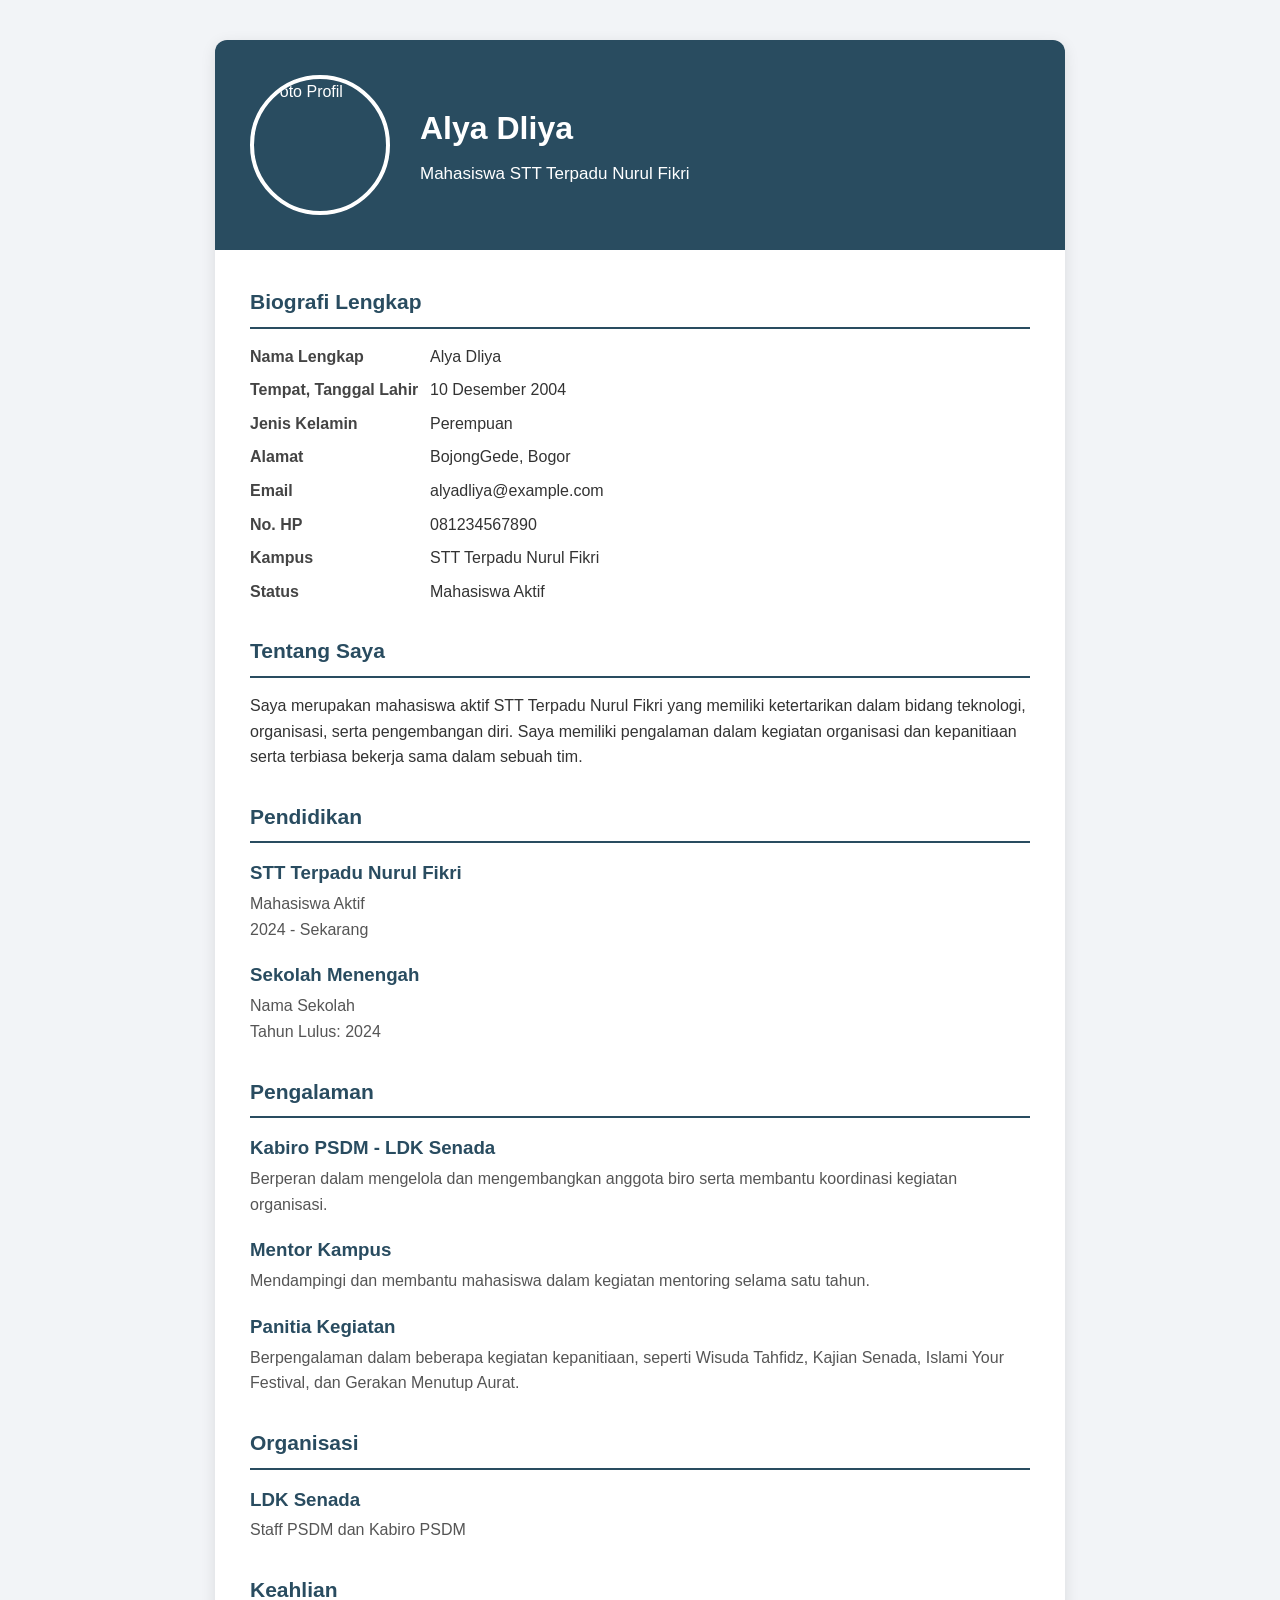
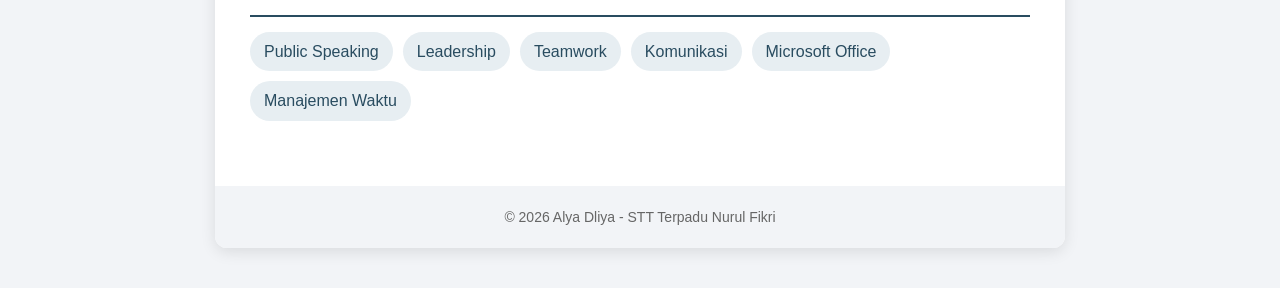
==== index.html @ 334a5414 "Add files via upload" ====
<!DOCTYPE html>
<html lang="id">
<head>
    <meta charset="UTF-8">
    <meta name="viewport" content="width=device-width, initial-scale=1.0">
    <title>CV - Zahra</title>

    <style>
        * {
            box-sizing: border-box;
            margin: 0;
            padding: 0;
        }

        body {
            font-family: Arial, sans-serif;
            background-color: #f2f4f7;
            color: #333;
            line-height: 1.6;
        }

        .container {
            width: 850px;
            max-width: 95%;
            margin: 40px auto;
            background-color: white;
            box-shadow: 0 4px 15px rgba(0,0,0,0.1);
            border-radius: 12px;
            overflow: hidden;
        }

        /* Bagian Header */
        .header {
            background-color: #294c60;
            color: white;
            padding: 35px;
            display: flex;
            align-items: center;
            gap: 30px;
        }

        .foto {
            width: 140px;
            height: 140px;
            border-radius: 50%;
            object-fit: cover;
            border: 4px solid white;
        }

        .header h1 {
            font-size: 32px;
            margin-bottom: 5px;
        }

        .header p {
            font-size: 17px;
        }

        /* Isi */
        .content {
            padding: 35px;
        }

        .section {
            margin-bottom: 30px;
        }

        .section h2 {
            color: #294c60;
            border-bottom: 2px solid #294c60;
            padding-bottom: 8px;
            margin-bottom: 15px;
            font-size: 21px;
        }

        /* Biodata */
        .biodata {
            display: grid;
            grid-template-columns: 180px 1fr;
            row-gap: 8px;
        }

        .biodata strong {
            color: #444;
        }

        /* Pendidikan & pengalaman */
        .item {
            margin-bottom: 18px;
        }

        .item h3 {
            color: #294c60;
            margin-bottom: 3px;
        }

        .item p {
            color: #555;
        }

        /* Skill */
        .skills {
            display: flex;
            flex-wrap: wrap;
            gap: 10px;
        }

        .skill {
            background-color: #e7eef2;
            color: #294c60;
            padding: 7px 14px;
            border-radius: 20px;
        }

        /* Footer */
        .footer {
            text-align: center;
            padding: 20px;
            background-color: #f2f4f7;
            color: #666;
            font-size: 14px;
        }

        @media (max-width: 600px) {
            .header {
                flex-direction: column;
                text-align: center;
            }

            .biodata {
                grid-template-columns: 1fr;
            }

            .container {
                margin: 20px auto;
            }
        }
    </style>
</head>

<body>

    <div class="container">

        <!-- HEADER -->
        <div class="header">

            <!-- Foto dari internet -->
            <img 
                src="https://images.unsplash.com/photo-1494790108377-be9c29b29330?w=300"
                alt="Foto Profil"
                class="foto"
            >

            <div>
                <h1>Alya Dliya</h1>
                <p>Mahasiswa STT Terpadu Nurul Fikri</p>
            </div>

        </div>


        <div class="content">

            <!-- BIODATA -->
            <div class="section">
                <h2>Biografi Lengkap</h2>

                <div class="biodata">

                    <strong>Nama Lengkap</strong>
                    <span>Alya Dliya</span>

                    <strong>Tempat, Tanggal Lahir</strong>
                    <span>10 Desember 2004</span>

                    <strong>Jenis Kelamin</strong>
                    <span>Perempuan</span>

                    <strong>Alamat</strong>
                    <span>BojongGede, Bogor</span>

                    <strong>Email</strong>
                    <span>alyadliya@example.com</span>

                    <strong>No. HP</strong>
                    <span>081234567890</span>

                    <strong>Kampus</strong>
                    <span>STT Terpadu Nurul Fikri</span>

                    <strong>Status</strong>
                    <span>Mahasiswa Aktif</span>

                </div>
            </div>


            <!-- TENTANG SAYA -->
            <div class="section">
                <h2>Tentang Saya</h2>

                <p>
                    Saya merupakan mahasiswa aktif STT Terpadu Nurul Fikri
                    yang memiliki ketertarikan dalam bidang teknologi,
                    organisasi, serta pengembangan diri. Saya memiliki
                    pengalaman dalam kegiatan organisasi dan kepanitiaan
                    serta terbiasa bekerja sama dalam sebuah tim.
                </p>
            </div>


            <!-- PENDIDIKAN -->
            <div class="section">
                <h2>Pendidikan</h2>

                <div class="item">
                    <h3>STT Terpadu Nurul Fikri</h3>
                    <p>Mahasiswa Aktif</p>
                    <p>2024 - Sekarang</p>
                </div>

                <div class="item">
                    <h3>Sekolah Menengah</h3>
                    <p>Nama Sekolah</p>
                    <p>Tahun Lulus: 2024</p>
                </div>
            </div>


            <!-- PENGALAMAN -->
            <div class="section">
                <h2>Pengalaman</h2>

                <div class="item">
                    <h3>Kabiro PSDM - LDK Senada</h3>
                    <p>
                        Berperan dalam mengelola dan mengembangkan anggota
                        biro serta membantu koordinasi kegiatan organisasi.
                    </p>
                </div>

                <div class="item">
                    <h3>Mentor Kampus</h3>
                    <p>
                        Mendampingi dan membantu mahasiswa dalam kegiatan
                        mentoring selama satu tahun.
                    </p>
                </div>

                <div class="item">
                    <h3>Panitia Kegiatan</h3>
                    <p>
                        Berpengalaman dalam beberapa kegiatan kepanitiaan,
                        seperti Wisuda Tahfidz, Kajian Senada, Islami Your
                        Festival, dan Gerakan Menutup Aurat.
                    </p>
                </div>

            </div>


            <!-- ORGANISASI -->
            <div class="section">
                <h2>Organisasi</h2>

                <div class="item">
                    <h3>LDK Senada</h3>
                    <p>
                        Staff PSDM dan Kabiro PSDM
                    </p>
                </div>

            </div>


            <!-- KEAHLIAN -->
            <div class="section">
                <h2>Keahlian</h2>

                <div class="skills">
                    <span class="skill">Public Speaking</span>
                    <span class="skill">Leadership</span>
                    <span class="skill">Teamwork</span>
                    <span class="skill">Komunikasi</span>
                    <span class="skill">Microsoft Office</span>
                    <span class="skill">Manajemen Waktu</span>
                </div>
            </div>

        </div>


        <!-- FOOTER -->
        <div class="footer">
            © 2026 Alya Dliya - STT Terpadu Nurul Fikri
        </div>

    </div>

</body>
</html>
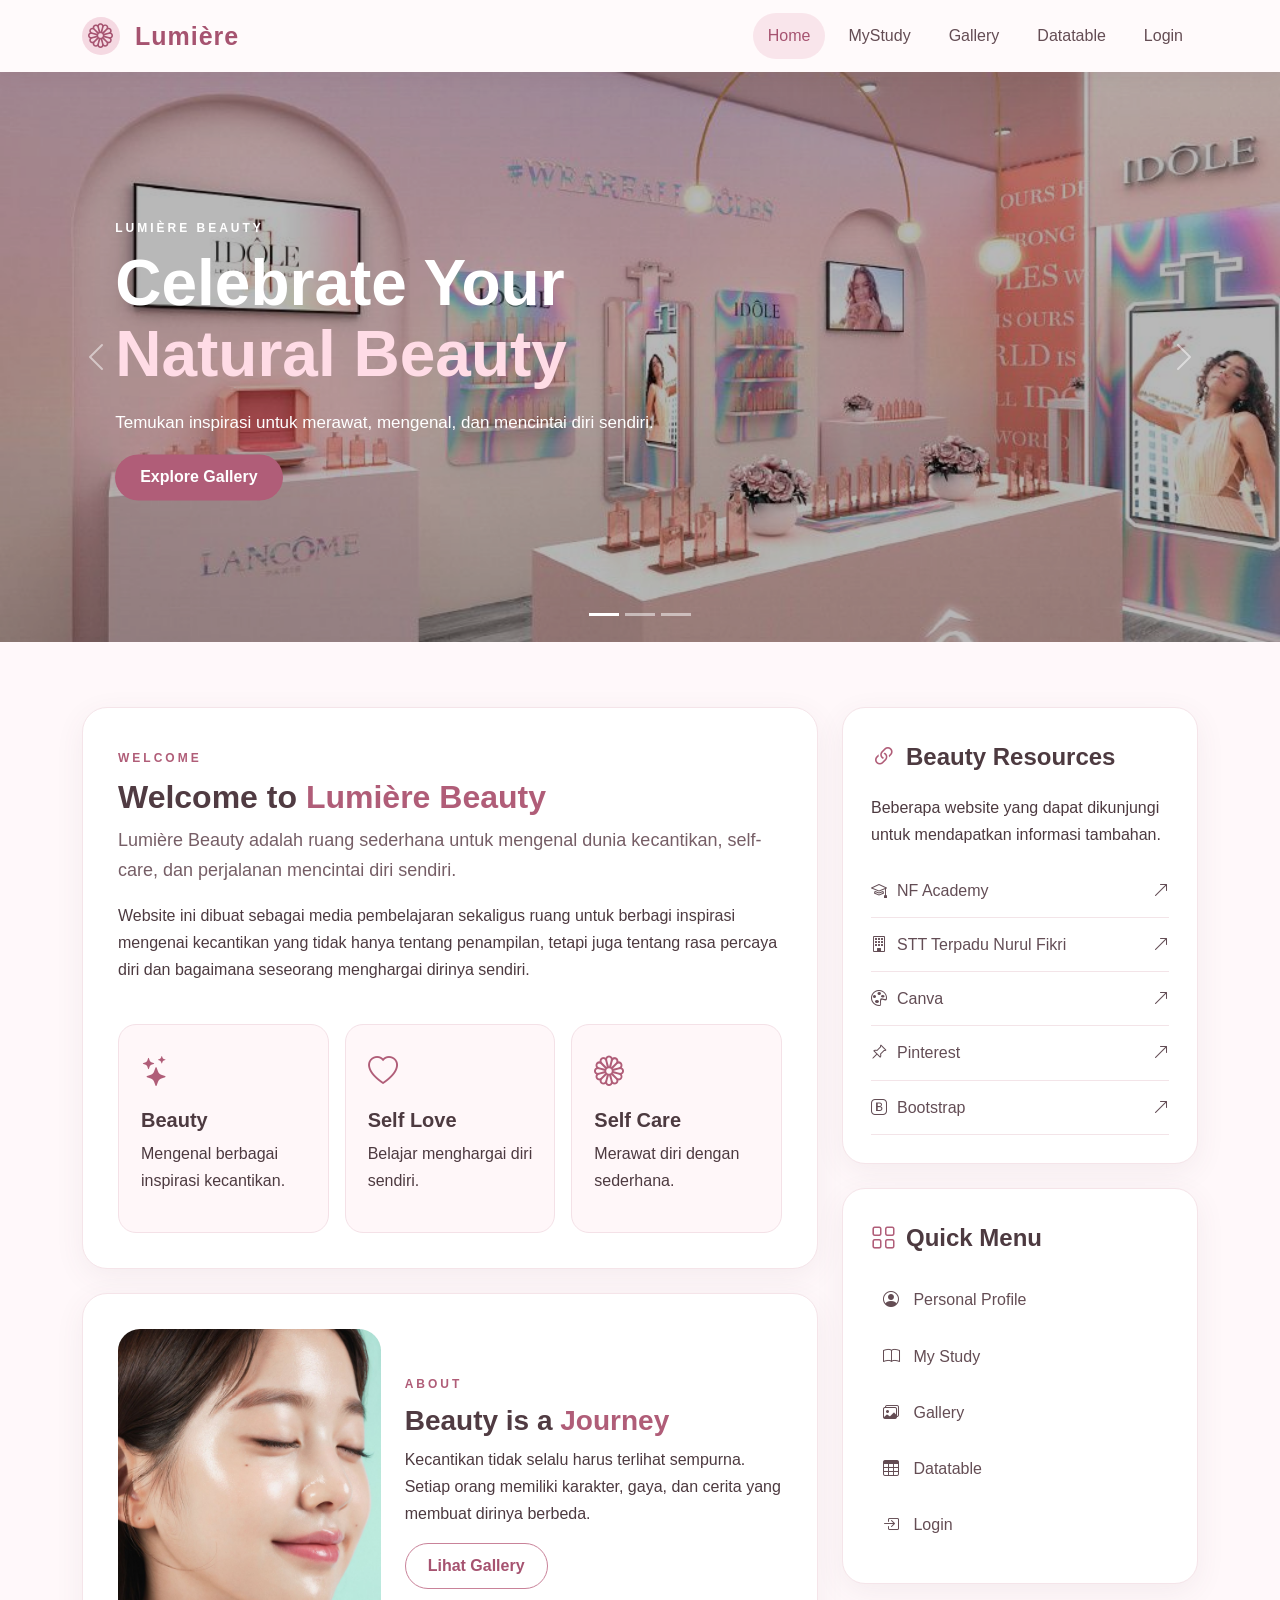
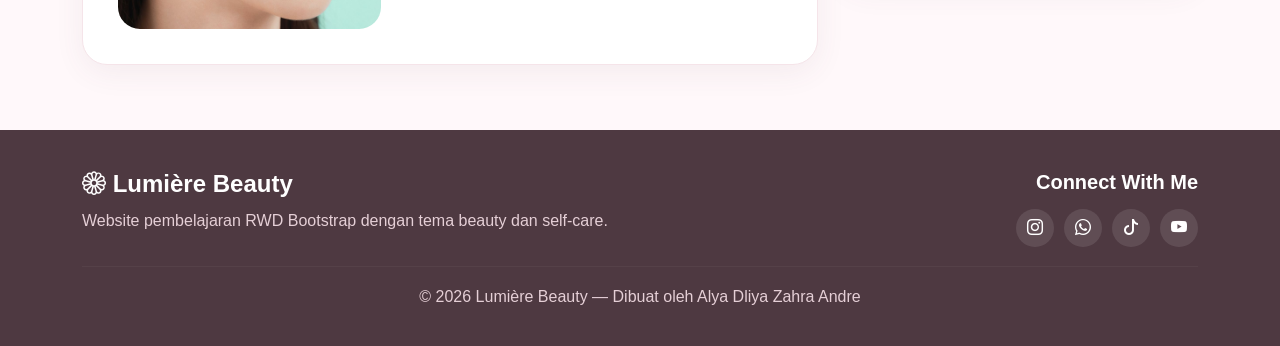
==== commit e97ad75b: "Add files via upload" ====
--- a/index.html
+++ b/index.html
@@ -3,300 +3,614 @@
 <head>
     <meta charset="UTF-8">
     <meta name="viewport" content="width=device-width, initial-scale=1.0">
-    <title>CV - Zahra</title>
-
-    <style>
-        * {
-            box-sizing: border-box;
-            margin: 0;
-            padding: 0;
-        }
-
-        body {
-            font-family: Arial, sans-serif;
-            background-color: #f2f4f7;
-            color: #333;
-            line-height: 1.6;
-        }
-
-        .container {
-            width: 850px;
-            max-width: 95%;
-            margin: 40px auto;
-            background-color: white;
-            box-shadow: 0 4px 15px rgba(0,0,0,0.1);
-            border-radius: 12px;
-            overflow: hidden;
-        }
-
-        /* Bagian Header */
-        .header {
-            background-color: #294c60;
-            color: white;
-            padding: 35px;
-            display: flex;
-            align-items: center;
-            gap: 30px;
-        }
-
-        .foto {
-            width: 140px;
-            height: 140px;
-            border-radius: 50%;
-            object-fit: cover;
-            border: 4px solid white;
-        }
-
-        .header h1 {
-            font-size: 32px;
-            margin-bottom: 5px;
-        }
-
-        .header p {
-            font-size: 17px;
-        }
-
-        /* Isi */
-        .content {
-            padding: 35px;
-        }
-
-        .section {
-            margin-bottom: 30px;
-        }
-
-        .section h2 {
-            color: #294c60;
-            border-bottom: 2px solid #294c60;
-            padding-bottom: 8px;
-            margin-bottom: 15px;
-            font-size: 21px;
-        }
-
-        /* Biodata */
-        .biodata {
-            display: grid;
-            grid-template-columns: 180px 1fr;
-            row-gap: 8px;
-        }
-
-        .biodata strong {
-            color: #444;
-        }
-
-        /* Pendidikan & pengalaman */
-        .item {
-            margin-bottom: 18px;
-        }
-
-        .item h3 {
-            color: #294c60;
-            margin-bottom: 3px;
-        }
-
-        .item p {
-            color: #555;
-        }
-
-        /* Skill */
-        .skills {
-            display: flex;
-            flex-wrap: wrap;
-            gap: 10px;
-        }
-
-        .skill {
-            background-color: #e7eef2;
-            color: #294c60;
-            padding: 7px 14px;
-            border-radius: 20px;
-        }
-
-        /* Footer */
-        .footer {
-            text-align: center;
-            padding: 20px;
-            background-color: #f2f4f7;
-            color: #666;
-            font-size: 14px;
-        }
-
-        @media (max-width: 600px) {
-            .header {
-                flex-direction: column;
-                text-align: center;
-            }
-
-            .biodata {
-                grid-template-columns: 1fr;
-            }
-
-            .container {
-                margin: 20px auto;
-            }
-        }
-    </style>
+    <title>Lumière Beauty | Home</title>
+
+    <!-- Bootstrap CSS -->
+    <link href="https://cdn.jsdelivr.net/npm/bootstrap@5.3.3/dist/css/bootstrap.min.css" rel="stylesheet">
+
+    <!-- Bootstrap Icons -->
+    <link href="https://cdn.jsdelivr.net/npm/bootstrap-icons@1.11.3/font/bootstrap-icons.css" rel="stylesheet">
+
+    <!-- CSS Sendiri -->
+    <link rel="stylesheet" href="css/style.css">
 </head>
 
 <body>
 
+<!-- ================= NAVBAR ================= -->
+<nav class="navbar navbar-expand-lg navbar-light fixed-top custom-navbar">
     <div class="container">
 
-        <!-- HEADER -->
-        <div class="header">
-
-            <!-- Foto dari internet -->
-            <img 
-                src="https://images.unsplash.com/photo-1494790108377-be9c29b29330?w=300"
-                alt="Foto Profil"
-                class="foto"
-            >
-
-            <div>
-                <h1>Alya Dliya</h1>
-                <p>Mahasiswa STT Terpadu Nurul Fikri</p>
-            </div>
-
+        <a class="navbar-brand logo" href="index.html">
+            <span class="logo-icon">
+                <i class="bi bi-flower1"></i>
+            </span>
+            Lumière
+        </a>
+
+        <button class="navbar-toggler" type="button"
+                data-bs-toggle="collapse"
+                data-bs-target="#navbarNav">
+            <span class="navbar-toggler-icon"></span>
+        </button>
+
+        <div class="collapse navbar-collapse" id="navbarNav">
+            <ul class="navbar-nav ms-auto">
+
+                <li class="nav-item">
+                    <a class="nav-link active" href="home.html">
+                        Home
+                    </a>
+                </li>
+
+                <li class="nav-item">
+                    <a class="nav-link" href="study.html">
+                        MyStudy
+                    </a>
+                </li>
+
+                <li class="nav-item">
+                    <a class="nav-link" href="gallery.html">
+                        Gallery
+                    </a>
+                </li>
+
+                <li class="nav-item">
+                    <a class="nav-link" href="datatables.html">
+                        Datatable
+                    </a>
+                </li>
+
+                <li class="nav-item">
+                    <a class="nav-link" href="login.html">
+                        Login
+                    </a>
+                </li>
+
+            </ul>
         </div>
-
-
-        <div class="content">
-
-            <!-- BIODATA -->
-            <div class="section">
-                <h2>Biografi Lengkap</h2>
-
-                <div class="biodata">
-
-                    <strong>Nama Lengkap</strong>
-                    <span>Alya Dliya</span>
-
-                    <strong>Tempat, Tanggal Lahir</strong>
-                    <span>10 Desember 2004</span>
-
-                    <strong>Jenis Kelamin</strong>
-                    <span>Perempuan</span>
-
-                    <strong>Alamat</strong>
-                    <span>BojongGede, Bogor</span>
-
-                    <strong>Email</strong>
-                    <span>alyadliya@example.com</span>
-
-                    <strong>No. HP</strong>
-                    <span>081234567890</span>
-
-                    <strong>Kampus</strong>
-                    <span>STT Terpadu Nurul Fikri</span>
-
-                    <strong>Status</strong>
-                    <span>Mahasiswa Aktif</span>
-
+    </div>
+</nav>
+
+
+<!-- ================= HEADER / CAROUSEL ================= -->
+
+<section class="hero-section">
+
+    <div id="beautyCarousel"
+         class="carousel slide carousel-fade"
+         data-bs-ride="carousel">
+
+        <!-- Indicator -->
+        <div class="carousel-indicators">
+
+            <button type="button"
+                    data-bs-target="#beautyCarousel"
+                    data-bs-slide-to="0"
+                    class="active"></button>
+
+            <button type="button"
+                    data-bs-target="#beautyCarousel"
+                    data-bs-slide-to="1"></button>
+
+            <button type="button"
+                    data-bs-target="#beautyCarousel"
+                    data-bs-slide-to="2"></button>
+
+        </div>
+
+
+        <!-- Gambar Carousel -->
+        <div class="carousel-inner">
+
+            <!-- Slide 1 -->
+            <div class="carousel-item active">
+
+                <img src="images/ben1.jpg"
+                     class="d-block w-100 carousel-image"
+                     alt="Beauty Banner 1">
+
+                <div class="carousel-caption">
+                    <span class="small-label">LUMIÈRE BEAUTY</span>
+
+                    <h1>
+                        Celebrate Your
+                        <span>Natural Beauty</span>
+                    </h1>
+
+                    <p>
+                        Temukan inspirasi untuk merawat,
+                        mengenal, dan mencintai diri sendiri.
+                    </p>
+
+                    <a href="gallery.html"
+                       class="btn btn-beauty">
+                        Explore Gallery
+                    </a>
                 </div>
-            </div>
-
-
-            <!-- TENTANG SAYA -->
-            <div class="section">
-                <h2>Tentang Saya</h2>
+
+            </div>
+
+
+            <!-- Slide 2 -->
+            <div class="carousel-item">
+
+                <img src="images/ben2.jpg"
+                     class="d-block w-100 carousel-image"
+                     alt="Beauty Banner 2">
+
+                <div class="carousel-caption">
+
+                    <span class="small-label">
+                        SELF CARE
+                    </span>
+
+                    <h1>
+                        Beauty Begins
+                        <span>With Self Love</span>
+                    </h1>
+
+                    <p>
+                        Rawat diri dengan cara sederhana
+                        dan penuh kasih.
+                    </p>
+
+                    <a href="home.html"
+                       class="btn btn-beauty">
+                        Discover More
+                    </a>
+
+                </div>
+
+            </div>
+
+
+            <!-- Slide 3 -->
+            <div class="carousel-item">
+
+                <img src="images/banner3.jpg"
+                     class="d-block w-100 carousel-image"
+                     alt="Beauty Banner 3">
+
+                <div class="carousel-caption">
+
+                    <span class="small-label">
+                        BEAUTY JOURNEY
+                    </span>
+
+                    <h1>
+                        Your Beauty,
+                        <span>Your Story</span>
+                    </h1>
+
+                    <p>
+                        Setiap perempuan memiliki cerita
+                        dan pesonanya sendiri.
+                    </p>
+
+                    <a href="gallery.html"
+                       class="btn btn-beauty">
+                        View Gallery
+                    </a>
+
+                </div>
+
+            </div>
+
+        </div>
+
+
+        <!-- Previous -->
+        <button class="carousel-control-prev"
+                type="button"
+                data-bs-target="#beautyCarousel"
+                data-bs-slide="prev">
+
+            <span class="carousel-control-prev-icon"></span>
+
+        </button>
+
+
+        <!-- Next -->
+        <button class="carousel-control-next"
+                type="button"
+                data-bs-target="#beautyCarousel"
+                data-bs-slide="next">
+
+            <span class="carousel-control-next-icon"></span>
+
+        </button>
+
+    </div>
+
+</section>
+
+
+<!-- ================= MAIN CONTENT ================= -->
+
+<main class="container main-container">
+
+    <div class="row g-4">
+
+
+        <!-- ================= LEFT CONTENT ================= -->
+
+        <div class="col-lg-8">
+
+            <div class="content-card">
+
+                <span class="section-label">
+                    WELCOME
+                </span>
+
+                <h2>
+                    Welcome to
+                    <span>Lumière Beauty</span>
+                </h2>
+
+                <p class="lead-text">
+                    Lumière Beauty adalah ruang sederhana untuk
+                    mengenal dunia kecantikan, self-care,
+                    dan perjalanan mencintai diri sendiri.
+                </p>
 
                 <p>
-                    Saya merupakan mahasiswa aktif STT Terpadu Nurul Fikri
-                    yang memiliki ketertarikan dalam bidang teknologi,
-                    organisasi, serta pengembangan diri. Saya memiliki
-                    pengalaman dalam kegiatan organisasi dan kepanitiaan
-                    serta terbiasa bekerja sama dalam sebuah tim.
+                    Website ini dibuat sebagai media pembelajaran
+                    sekaligus ruang untuk berbagi inspirasi mengenai
+                    kecantikan yang tidak hanya tentang penampilan,
+                    tetapi juga tentang rasa percaya diri dan
+                    bagaimana seseorang menghargai dirinya sendiri.
                 </p>
-            </div>
-
-
-            <!-- PENDIDIKAN -->
-            <div class="section">
-                <h2>Pendidikan</h2>
-
-                <div class="item">
-                    <h3>STT Terpadu Nurul Fikri</h3>
-                    <p>Mahasiswa Aktif</p>
-                    <p>2024 - Sekarang</p>
+
+
+                <!-- Feature -->
+                <div class="row mt-4 g-3">
+
+                    <div class="col-md-4">
+
+                        <div class="feature-box">
+
+                            <i class="bi bi-stars"></i>
+
+                            <h5>Beauty</h5>
+
+                            <p>
+                                Mengenal berbagai inspirasi
+                                kecantikan.
+                            </p>
+
+                        </div>
+
+                    </div>
+
+
+                    <div class="col-md-4">
+
+                        <div class="feature-box">
+
+                            <i class="bi bi-heart"></i>
+
+                            <h5>Self Love</h5>
+
+                            <p>
+                                Belajar menghargai diri sendiri.
+                            </p>
+
+                        </div>
+
+                    </div>
+
+
+                    <div class="col-md-4">
+
+                        <div class="feature-box">
+
+                            <i class="bi bi-flower1"></i>
+
+                            <h5>Self Care</h5>
+
+                            <p>
+                                Merawat diri dengan sederhana.
+                            </p>
+
+                        </div>
+
+                    </div>
+
                 </div>
 
-                <div class="item">
-                    <h3>Sekolah Menengah</h3>
-                    <p>Nama Sekolah</p>
-                    <p>Tahun Lulus: 2024</p>
+            </div>
+
+
+            <!-- ABOUT -->
+            <div class="content-card mt-4">
+
+                <div class="row align-items-center g-4">
+
+                    <div class="col-md-5">
+
+                        <img src="images/beauty1.jpg"
+                             class="img-fluid rounded-beauty"
+                             alt="Beauty">
+
+                    </div>
+
+
+                    <div class="col-md-7">
+
+                        <span class="section-label">
+                            ABOUT
+                        </span>
+
+                        <h3>
+                            Beauty is a
+                            <span>Journey</span>
+                        </h3>
+
+                        <p>
+                            Kecantikan tidak selalu harus terlihat
+                            sempurna. Setiap orang memiliki karakter,
+                            gaya, dan cerita yang membuat dirinya
+                            berbeda.
+                        </p>
+
+                        <a href="gallery.html"
+                           class="btn btn-outline-beauty">
+                            Lihat Gallery
+                        </a>
+
+                    </div>
+
                 </div>
-            </div>
-
-
-            <!-- PENGALAMAN -->
-            <div class="section">
-                <h2>Pengalaman</h2>
-
-                <div class="item">
-                    <h3>Kabiro PSDM - LDK Senada</h3>
-                    <p>
-                        Berperan dalam mengelola dan mengembangkan anggota
-                        biro serta membantu koordinasi kegiatan organisasi.
-                    </p>
+
+            </div>
+
+        </div>
+
+
+        <!-- ================= RIGHT CONTENT ================= -->
+
+        <div class="col-lg-4">
+
+            <div class="sidebar-card">
+
+                <div class="sidebar-title">
+
+                    <i class="bi bi-link-45deg"></i>
+
+                    <h4>
+                        Beauty Resources
+                    </h4>
+
                 </div>
 
-                <div class="item">
-                    <h3>Mentor Kampus</h3>
-                    <p>
-                        Mendampingi dan membantu mahasiswa dalam kegiatan
-                        mentoring selama satu tahun.
-                    </p>
+                <p>
+                    Beberapa website yang dapat
+                    dikunjungi untuk mendapatkan
+                    informasi tambahan.
+                </p>
+
+
+                <!-- External Links -->
+
+                <a href="https://www.nfacademy.id/"
+                   target="_blank"
+                   class="external-link">
+
+                    <span>
+                        <i class="bi bi-mortarboard"></i>
+                        NF Academy
+                    </span>
+
+                    <i class="bi bi-arrow-up-right"></i>
+
+                </a>
+
+
+                <a href="https://nurulfikri.ac.id/"
+                   target="_blank"
+                   class="external-link">
+
+                    <span>
+                        <i class="bi bi-building"></i>
+                        STT Terpadu Nurul Fikri
+                    </span>
+
+                    <i class="bi bi-arrow-up-right"></i>
+
+                </a>
+
+
+                <a href="https://www.canva.com/"
+                   target="_blank"
+                   class="external-link">
+
+                    <span>
+                        <i class="bi bi-palette"></i>
+                        Canva
+                    </span>
+
+                    <i class="bi bi-arrow-up-right"></i>
+
+                </a>
+
+
+                <a href="https://www.pinterest.com/"
+                   target="_blank"
+                   class="external-link">
+
+                    <span>
+                        <i class="bi bi-pin-angle"></i>
+                        Pinterest
+                    </span>
+
+                    <i class="bi bi-arrow-up-right"></i>
+
+                </a>
+
+
+                <a href="https://getbootstrap.com/"
+                   target="_blank"
+                   class="external-link">
+
+                    <span>
+                        <i class="bi bi-bootstrap"></i>
+                        Bootstrap
+                    </span>
+
+                    <i class="bi bi-arrow-up-right"></i>
+
+                </a>
+
+            </div>
+
+
+            <!-- QUICK MENU -->
+
+            <div class="sidebar-card mt-4">
+
+                <div class="sidebar-title">
+
+                    <i class="bi bi-grid"></i>
+
+                    <h4>
+                        Quick Menu
+                    </h4>
+
                 </div>
 
-                <div class="item">
-                    <h3>Panitia Kegiatan</h3>
-                    <p>
-                        Berpengalaman dalam beberapa kegiatan kepanitiaan,
-                        seperti Wisuda Tahfidz, Kajian Senada, Islami Your
-                        Festival, dan Gerakan Menutup Aurat.
-                    </p>
-                </div>
-
-            </div>
-
-
-            <!-- ORGANISASI -->
-            <div class="section">
-                <h2>Organisasi</h2>
-
-                <div class="item">
-                    <h3>LDK Senada</h3>
-                    <p>
-                        Staff PSDM dan Kabiro PSDM
-                    </p>
-                </div>
-
-            </div>
-
-
-            <!-- KEAHLIAN -->
-            <div class="section">
-                <h2>Keahlian</h2>
-
-                <div class="skills">
-                    <span class="skill">Public Speaking</span>
-                    <span class="skill">Leadership</span>
-                    <span class="skill">Teamwork</span>
-                    <span class="skill">Komunikasi</span>
-                    <span class="skill">Microsoft Office</span>
-                    <span class="skill">Manajemen Waktu</span>
-                </div>
+
+                <a href="home.html"
+                   class="quick-link">
+
+                    <i class="bi bi-person-circle"></i>
+
+                    Personal Profile
+
+                </a>
+
+
+                <a href="study.html"
+                   class="quick-link">
+
+                    <i class="bi bi-book"></i>
+
+                    My Study
+
+                </a>
+
+
+                <a href="gallery.html"
+                   class="quick-link">
+
+                    <i class="bi bi-images"></i>
+
+                    Gallery
+
+                </a>
+
+
+                <a href="datatables.html"
+                   class="quick-link">
+
+                    <i class="bi bi-table"></i>
+
+                    Datatable
+
+                </a>
+
+
+                <a href="login.html"
+                   class="quick-link">
+
+                    <i class="bi bi-box-arrow-in-right"></i>
+
+                    Login
+
+                </a>
+
             </div>
 
         </div>
 
-
-        <!-- FOOTER -->
-        <div class="footer">
-            © 2026 Alya Dliya - STT Terpadu Nurul Fikri
+    </div>
+
+</main>
+
+
+<!-- ================= FOOTER ================= -->
+
+<footer class="footer">
+
+    <div class="container">
+
+        <div class="row g-4">
+
+            <div class="col-md-6">
+
+                <h4>
+                    <i class="bi bi-flower1"></i>
+                    Lumière Beauty
+                </h4>
+
+                <p>
+                    Website pembelajaran RWD Bootstrap
+                    dengan tema beauty dan self-care.
+                </p>
+
+            </div>
+
+
+            <div class="col-md-6 text-md-end">
+
+                <h5>
+                    Connect With Me
+                </h5>
+
+                <div class="social-icons">
+    <a href="https://www.instagram.com/" target="_blank" title="Instagram">
+        <i class="bi bi-instagram"></i>
+    </a>
+
+    <a href="https://wa.me/6281234567890" target="_blank" title="WhatsApp">
+        <i class="bi bi-whatsapp"></i>
+    </a>
+
+    <a href="https://www.tiktok.com/" target="_blank" title="TikTok">
+        <i class="bi bi-tiktok"></i>
+    </a>
+
+    <a href="https://www.youtube.com/" target="_blank" title="YouTube">
+        <i class="bi bi-youtube"></i>
+    </a>
+</div>
+
+            </div>
+
         </div>
 
+
+        <hr>
+
+        <div class="text-center copyright">
+
+            <p>
+                © 2026 Lumière Beauty —
+                Dibuat oleh Alya Dliya Zahra Andre
+            </p>
+
+        </div>
+
     </div>
+
+</footer>
+
+
+<!-- Bootstrap JS -->
+<script src="https://cdn.jsdelivr.net/npm/bootstrap@5.3.3/dist/js/bootstrap.bundle.min.js"></script>
+
+<!-- JS -->
+<script src="js/script.js"></script>
 
 </body>
 </html>
--- a/css/style.css
+++ b/css/style.css
@@ -0,0 +1,691 @@
+/* =====================================================
+   LUMIÈRE BEAUTY
+   Bootstrap RWD - Tugas 6
+===================================================== */
+
+
+/* ================= GENERAL ================= */
+
+* {
+    margin: 0;
+    padding: 0;
+    box-sizing: border-box;
+}
+
+body {
+    font-family: "Segoe UI", Arial, sans-serif;
+    background: #fff8fa;
+    color: #4d3a40;
+    line-height: 1.7;
+}
+
+a {
+    text-decoration: none;
+}
+
+img {
+    max-width: 100%;
+}
+
+
+/* ================= NAVBAR ================= */
+
+.custom-navbar {
+    background: rgba(255, 250, 251, 0.96);
+    backdrop-filter: blur(12px);
+    box-shadow: 0 3px 20px rgba(110, 70, 80, 0.08);
+    min-height: 72px;
+    z-index: 1000;
+}
+
+.logo {
+    font-size: 25px;
+    font-weight: 700;
+    color: #a65370 !important;
+    letter-spacing: 1px;
+}
+
+.logo-icon {
+    display: inline-flex;
+    width: 38px;
+    height: 38px;
+    align-items: center;
+    justify-content: center;
+    background: #f5d9e2;
+    color: #a65370;
+    border-radius: 50%;
+    margin-right: 7px;
+}
+
+.navbar-nav {
+    gap: 8px;
+}
+
+.nav-link {
+    color: #644d54 !important;
+    font-weight: 500;
+    padding: 9px 15px !important;
+    border-radius: 25px;
+    transition: 0.3s;
+}
+
+.nav-link:hover,
+.nav-link.active {
+    color: #a65370 !important;
+    background: #f9e5eb;
+}
+
+
+/* ================= HERO ================= */
+
+.hero-section {
+    margin-top: 72px;
+}
+
+.carousel-image {
+    height: 570px;
+    object-fit: cover;
+    filter: brightness(0.72);
+}
+
+.carousel-caption {
+    top: 50%;
+    bottom: auto;
+    transform: translateY(-50%);
+    text-align: left;
+    max-width: 680px;
+    left: 9%;
+}
+
+.small-label,
+.section-label {
+    display: inline-block;
+    color: #b05d78;
+    font-size: 12px;
+    font-weight: 700;
+    letter-spacing: 3px;
+    margin-bottom: 10px;
+}
+
+.carousel-caption .small-label {
+    color: #fff;
+}
+
+.carousel-caption h1 {
+    font-size: clamp(40px, 5vw, 70px);
+    line-height: 1.1;
+    font-weight: 700;
+    color: white;
+    margin-bottom: 20px;
+}
+
+.carousel-caption h1 span {
+    color: #ffdce6;
+    display: block;
+}
+
+.carousel-caption p {
+    color: white;
+    font-size: 17px;
+    max-width: 540px;
+}
+
+
+/* ================= BUTTON ================= */
+
+.btn-beauty {
+    background: #b05d78;
+    color: white;
+    border: none;
+    border-radius: 30px;
+    padding: 11px 25px;
+    font-weight: 600;
+    transition: 0.3s;
+}
+
+.btn-beauty:hover {
+    background: #934a63;
+    color: white;
+    transform: translateY(-2px);
+}
+
+.btn-outline-beauty {
+    color: #a65370;
+    border: 1px solid #c98299;
+    border-radius: 30px;
+    padding: 10px 22px;
+    font-weight: 600;
+    transition: 0.3s;
+}
+
+.btn-outline-beauty:hover {
+    background: #b05d78;
+    color: white;
+}
+
+
+/* ================= MAIN ================= */
+
+.main-container {
+    padding-top: 65px;
+    padding-bottom: 65px;
+}
+
+.page-container {
+    padding-top: 125px;
+    padding-bottom: 70px;
+    min-height: 80vh;
+}
+
+
+/* ================= CONTENT CARD ================= */
+
+.content-card {
+    background: white;
+    border-radius: 25px;
+    padding: 35px;
+    box-shadow: 0 8px 30px rgba(105, 70, 80, 0.07);
+    border: 1px solid #f5e4e9;
+}
+
+.content-card h1,
+.content-card h2,
+.content-card h3 {
+    font-weight: 700;
+    color: #503b42;
+}
+
+.content-card h1 span,
+.content-card h2 span,
+.content-card h3 span {
+    color: #b05d78;
+}
+
+.lead-text {
+    font-size: 18px;
+    color: #765e66;
+}
+
+
+/* ================= FEATURE ================= */
+
+.feature-box {
+    background: #fff7f9;
+    border: 1px solid #f4e1e7;
+    padding: 22px;
+    border-radius: 18px;
+    height: 100%;
+    transition: 0.3s;
+}
+
+.feature-box:hover {
+    transform: translateY(-5px);
+    box-shadow: 0 10px 25px rgba(176, 93, 120, 0.12);
+}
+
+.feature-box i {
+    font-size: 30px;
+    color: #b05d78;
+}
+
+.feature-box h5 {
+    margin-top: 10px;
+    font-weight: 700;
+}
+
+
+/* ================= SIDEBAR ================= */
+
+.sidebar-card {
+    background: white;
+    padding: 28px;
+    border-radius: 23px;
+    box-shadow: 0 8px 30px rgba(105, 70, 80, 0.07);
+    border: 1px solid #f5e4e9;
+}
+
+.sidebar-title {
+    display: flex;
+    align-items: center;
+    gap: 10px;
+    margin-bottom: 15px;
+}
+
+.sidebar-title i {
+    color: #b05d78;
+    font-size: 25px;
+}
+
+.sidebar-title h4 {
+    margin: 0;
+    font-weight: 700;
+}
+
+.external-link {
+    display: flex;
+    justify-content: space-between;
+    align-items: center;
+    padding: 13px 0;
+    color: #634d55;
+    border-bottom: 1px solid #f3e4e8;
+    transition: 0.3s;
+}
+
+.external-link:hover {
+    color: #b05d78;
+    padding-left: 5px;
+}
+
+.external-link span {
+    display: flex;
+    align-items: center;
+    gap: 10px;
+}
+
+.quick-link {
+    display: block;
+    color: #644d54;
+    padding: 12px;
+    margin-bottom: 5px;
+    border-radius: 12px;
+    transition: 0.3s;
+}
+
+.quick-link:hover {
+    color: #a65370;
+    background: #fff1f5;
+}
+
+.quick-link i {
+    margin-right: 10px;
+}
+
+
+/* ================= BEAUTY IMAGE ================= */
+
+.rounded-beauty {
+    border-radius: 22px;
+    width: 100%;
+    height: 300px;
+    object-fit: cover;
+}
+
+
+/* ================= PROFILE ================= */
+
+.profile-card {
+    background: white;
+    padding: 45px;
+    border-radius: 30px;
+    box-shadow: 0 10px 35px rgba(105, 70, 80, 0.08);
+}
+
+.profile-card h1 {
+    font-size: 48px;
+    font-weight: 700;
+}
+
+.profile-card h1 span {
+    color: #b05d78;
+}
+
+.profile-intro {
+    font-size: 18px;
+    color: #705961;
+}
+
+.profile-image-wrapper {
+    padding: 12px;
+    background: #f8e1e8;
+    border-radius: 50%;
+    display: inline-block;
+}
+
+.profile-image {
+    width: 270px;
+    height: 270px;
+    object-fit: cover;
+    border-radius: 50%;
+}
+
+.profile-info {
+    margin-top: 25px;
+}
+
+.profile-info > div {
+    display: grid;
+    grid-template-columns: 30px 130px 1fr;
+    gap: 8px;
+    align-items: center;
+    padding: 10px 0;
+    border-bottom: 1px solid #f4e6e9;
+}
+
+.profile-info i {
+    color: #b05d78;
+}
+
+.profile-info strong {
+    color: #614b52;
+}
+
+
+/* ================= INTEREST ================= */
+
+.interest-card {
+    background: #fff7f9;
+    padding: 30px;
+    border-radius: 20px;
+    text-align: center;
+    height: 100%;
+    border: 1px solid #f5e3e8;
+}
+
+.interest-card i {
+    font-size: 40px;
+    color: #b05d78;
+}
+
+.interest-card h5 {
+    margin-top: 15px;
+    font-weight: 700;
+}
+
+
+/* ================= TABLE ================= */
+
+.beauty-table {
+    border-radius: 15px;
+    overflow: hidden;
+}
+
+.beauty-table thead th {
+    background: #b05d78;
+    color: white;
+    border: none;
+    padding: 15px;
+}
+
+.beauty-table tbody td {
+    padding: 15px;
+    vertical-align: middle;
+}
+
+.beauty-table tbody tr:hover {
+    background: #fff5f7;
+}
+
+.status-badge {
+    display: inline-block;
+    padding: 5px 12px;
+    border-radius: 20px;
+    background: #f9e1e8;
+    color: #a65370;
+    font-size: 12px;
+    font-weight: 600;
+}
+
+
+/* ================= GALLERY ================= */
+
+.gallery-card {
+    position: relative;
+    overflow: hidden;
+    border-radius: 22px;
+    height: 350px;
+    box-shadow: 0 8px 25px rgba(105, 70, 80, 0.1);
+}
+
+.gallery-card img {
+    width: 100%;
+    height: 100%;
+    object-fit: cover;
+    transition: 0.5s;
+}
+
+.gallery-card:hover img {
+    transform: scale(1.08);
+}
+
+.gallery-overlay {
+    position: absolute;
+    bottom: 0;
+    left: 0;
+    right: 0;
+    padding: 25px;
+    color: white;
+    background: linear-gradient(
+        transparent,
+        rgba(60, 30, 40, 0.82)
+    );
+}
+
+.gallery-overlay h5 {
+    font-size: 20px;
+    margin: 0;
+}
+
+.gallery-overlay p {
+    margin: 0;
+}
+
+
+/* ================= LOGIN ================= */
+
+.login-page {
+    min-height: calc(100vh - 72px);
+    padding-top: 130px;
+    padding-bottom: 80px;
+    background:
+        radial-gradient(
+            circle at top left,
+            #f9e2e9,
+            transparent 35%
+        ),
+        #fff8fa;
+}
+
+.login-card {
+    background: white;
+    border-radius: 28px;
+    padding: 40px;
+    box-shadow: 0 12px 40px rgba(105, 70, 80, 0.1);
+    border: 1px solid #f5e4e9;
+}
+
+.login-card h1 {
+    font-weight: 700;
+}
+
+.login-card h1 span {
+    color: #b05d78;
+}
+
+.login-icon {
+    width: 75px;
+    height: 75px;
+    margin: 0 auto 20px;
+    border-radius: 50%;
+    background: #f8dfe7;
+    color: #b05d78;
+    display: flex;
+    align-items: center;
+    justify-content: center;
+    font-size: 32px;
+}
+
+.form-label {
+    font-weight: 600;
+}
+
+.form-control {
+    border: 1px solid #ead8de;
+    padding: 12px 14px;
+}
+
+.form-control:focus {
+    border-color: #c98299;
+    box-shadow: 0 0 0 0.2rem rgba(176, 93, 120, 0.12);
+}
+
+.input-group-text {
+    background: #fff7f9;
+    border-color: #ead8de;
+    color: #b05d78;
+}
+
+.password-toggle {
+    border: 1px solid #ead8de;
+    color: #b05d78;
+}
+
+.forgot-link,
+.register-link {
+    color: #b05d78;
+}
+
+.forgot-link:hover,
+.register-link:hover {
+    color: #8f4961;
+}
+
+
+/* ================= FOOTER ================= */
+
+.footer {
+    background: #4e3941;
+    color: #f9e9ed;
+    padding: 40px 0 20px;
+}
+
+.footer h4,
+.footer h5 {
+    color: white;
+    font-weight: 700;
+}
+
+.footer p {
+    color: #e5cfd6;
+}
+
+.footer hr {
+    border-color: rgba(255,255,255,0.15);
+}
+
+.social-icons {
+    display: flex;
+    gap: 10px;
+    margin-top: 15px;
+}
+
+.social-icons a {
+    width: 38px;
+    height: 38px;
+    display: flex;
+    justify-content: center;
+    align-items: center;
+    border-radius: 50%;
+    background: rgba(255,255,255,0.1);
+    color: white;
+    transition: 0.3s;
+}
+
+.social-icons a:hover {
+    background: #b05d78;
+    transform: translateY(-3px);
+}
+
+.text-md-end .social-icons {
+    justify-content: flex-end;
+}
+
+.copyright {
+    color: #cdb9c0;
+}
+
+
+/* ================= RESPONSIVE ================= */
+
+@media (max-width: 991px) {
+
+    .carousel-image {
+        height: 520px;
+    }
+
+    .carousel-caption {
+        left: 8%;
+        right: 8%;
+    }
+
+    .profile-card {
+        padding: 30px;
+    }
+
+}
+
+
+@media (max-width: 767px) {
+
+    .carousel-image {
+        height: 600px;
+    }
+
+    .carousel-caption {
+        left: 8%;
+        right: 8%;
+    }
+
+    .carousel-caption h1 {
+        font-size: 42px;
+    }
+
+    .carousel-caption p {
+        font-size: 15px;
+    }
+
+    .content-card {
+        padding: 25px;
+    }
+
+    .profile-card {
+        padding: 25px;
+    }
+
+    .profile-card h1 {
+        font-size: 36px;
+    }
+
+    .profile-info > div {
+        grid-template-columns: 30px 1fr;
+    }
+
+    .profile-info span {
+        grid-column: 2;
+    }
+
+    .gallery-card {
+        height: 300px;
+    }
+
+    .text-md-end .social-icons {
+        justify-content: center;
+    }
+
+}
+
+
+@media (max-width: 575px) {
+
+    .carousel-image {
+        height: 570px;
+    }
+
+    .carousel-caption h1 {
+        font-size: 36px;
+    }
+
+    .login-card {
+        padding: 25px;
+    }
+
+}
